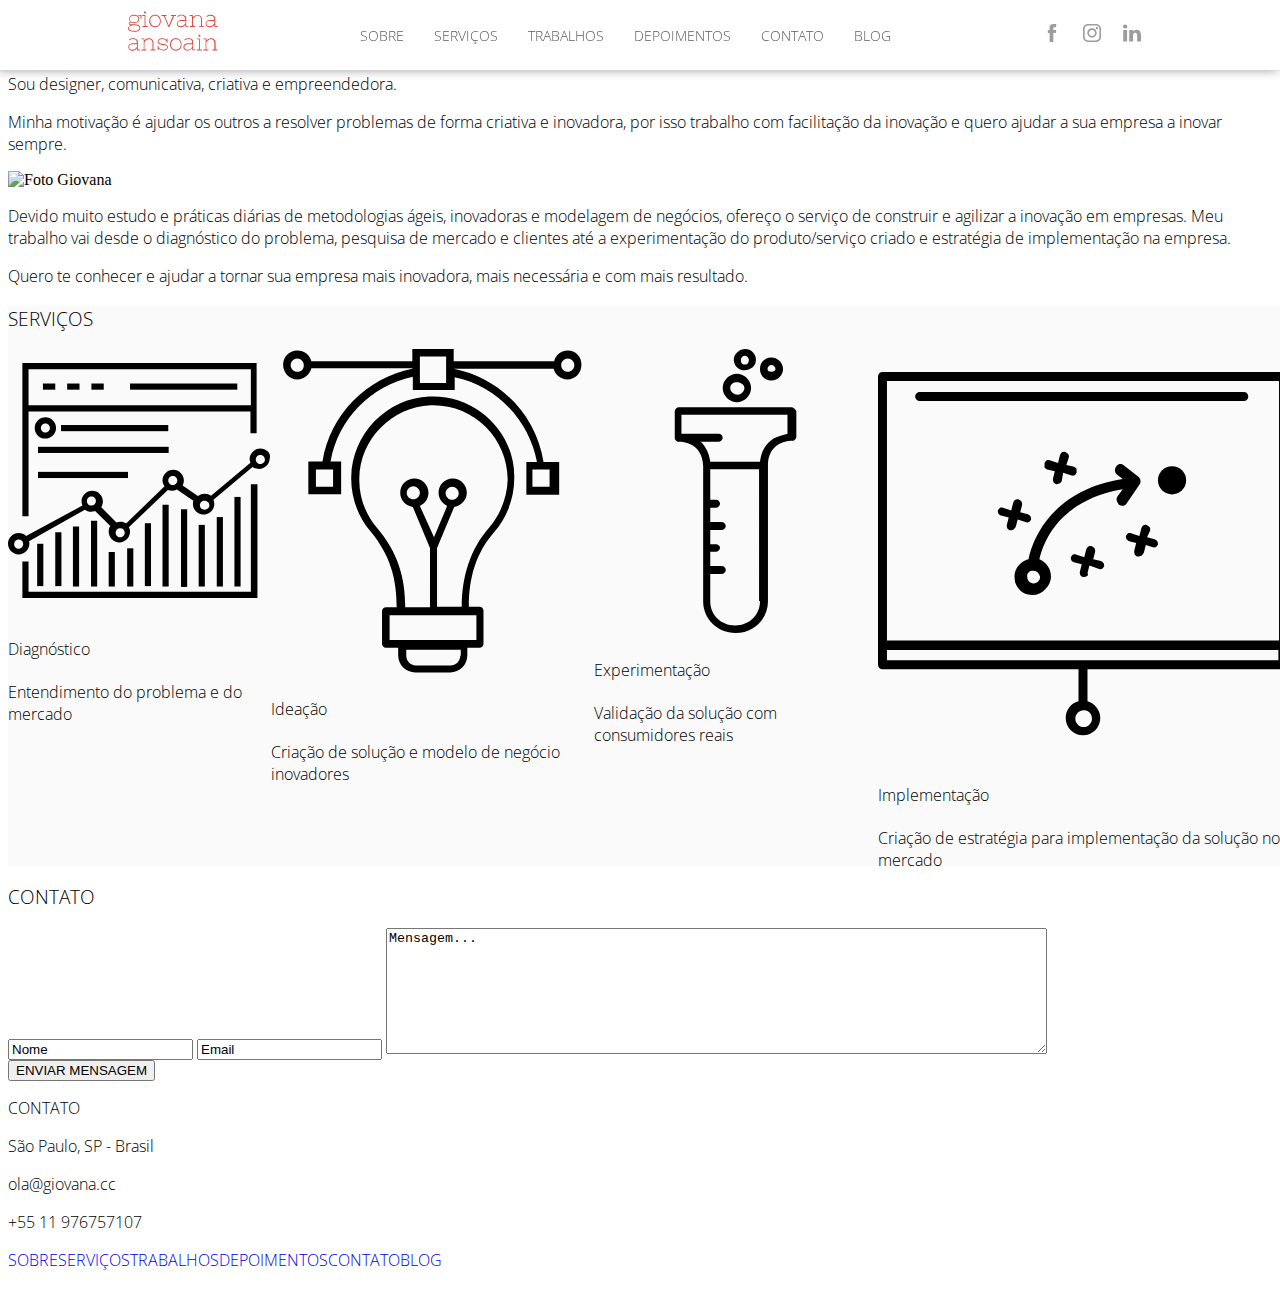
==== sobre.html @ ff5a795f "Commit inicial" ====
<!DOCTYPE html>
<html>
  <head>
    <meta charset="utf-8">
    <title>Giovana Ansoain - Home</title>
    <link rel="stylesheet" href="style/css/style.css">
    <link href="https://fonts.googleapis.com/css?family=Open+Sans" rel="stylesheet">
  </head>
  <body>

    <header>
      <div class="container flex inline justify-sb align-center">
        <h1 id="logo">
          <a href="index.html">
            <img src="img/icon/logo-regular.svg" alt="Giovana Ansoain">
          </a>
        </h1>

        <nav id="menu" class="flex inline">
          <a href="sobre.html">SOBRE</a>
          <a href="#">SERVIÇOS</a>
          <a href="#">TRABALHOS</a>
          <a href="#">DEPOIMENTOS</a>
          <a href="#">CONTATO</a>
          <a href="#">BLOG</a>
        </nav>

        <nav id="social-media" class="flex inline">
          <a href="#">
            <svg version="1.1" id="Layer_1" xmlns="http://www.w3.org/2000/svg" xmlns:xlink="http://www.w3.org/1999/xlink" x="0px" y="0px"
            	 viewBox="0 0 64 64" style="enable-background:new 0 0 64 64;" xml:space="preserve">
              <style type="text/css">
              	.st0{fill:#9D9D9D;}
              </style>
              <g>
              	<path class="st0" d="M23.5,12.4v8.8H17V32h6.5v32h13.3V32h8.9c0,0,0.8-5.2,1.2-10.8H36.8v-7.4c0-1.1,1.4-2.6,2.9-2.6h7.2V0h-9.8
              		C23.2,0,23.5,10.8,23.5,12.4L23.5,12.4z"/>
              </g>
            </svg>
          </a>
          <a href="#">
            <svg version="1.1" id="Layer_1" xmlns="http://www.w3.org/2000/svg" xmlns:xlink="http://www.w3.org/1999/xlink" x="0px" y="0px" viewBox="0 0 64 64" style="enable-background:new 0 0 64 64;" xml:space="preserve">
              <style type="text/css">
              	.st0{fill:#9D9D9D;}
              </style>
              <g>
              	<path class="st0" d="M46.3,0H17.7C7.9,0,0,7.9,0,17.7v28.7C0,56.1,7.9,64,17.7,64h28.7C56.1,64,64,56.1,64,46.3V17.7
              		C64,7.9,56.1,0,46.3,0L46.3,0z M58.3,46.3c0,6.6-5.4,12-12,12H17.7c-6.6,0-12-5.4-12-12V17.7c0-6.6,5.4-12,12-12h28.7
              		c6.6,0,12,5.4,12,12v28.6H58.3z"/>
              	<path class="st0" d="M32,15.5c-9.1,0-16.5,7.4-16.5,16.5S22.9,48.5,32,48.5S48.5,41.1,48.5,32S41.1,15.5,32,15.5L32,15.5z M32,42.8
              		c-6,0-10.8-4.8-10.8-10.8S26.1,21.2,32,21.2S42.8,26,42.8,32S38,42.8,32,42.8L32,42.8z"/>
              	<path class="st0" d="M49.2,10.7c-1.1,0-2.2,0.4-2.9,1.2c-0.8,0.8-1.2,1.8-1.2,2.9s0.4,2.2,1.2,2.9c0.8,0.8,1.8,1.2,2.9,1.2
              		c1.1,0,2.2-0.4,2.9-1.2c0.8-0.8,1.2-1.9,1.2-2.9c0-1.1-0.4-2.2-1.2-2.9C51.4,11.1,50.3,10.7,49.2,10.7L49.2,10.7z"/>
              </g>
          </svg>
          </a>
          <a href="#">
            <svg version="1.1" id="Layer_1" xmlns="http://www.w3.org/2000/svg" xmlns:xlink="http://www.w3.org/1999/xlink" x="0px" y="0px" viewBox="0 0 64 64" style="enable-background:new 0 0 64 64;" xml:space="preserve">
              <style type="text/css">
              	.st0{fill:#9D9D9D;}
              </style>
              <g>
              	<path class="st0" d="M64,38.9v23.7H50.3V40.5c0-5.5-2-9.3-6.9-9.3c-3.8,0-6,2.5-7,5c-0.4,0.9-0.5,2.1-0.5,3.3v23H22.1
              		c0,0,0.2-37.4,0-41.3h13.7V27l-0.1,0.1h0.1V27c1.8-2.8,5.1-6.8,12.4-6.8C57.2,20.3,64,26.2,64,38.9L64,38.9z M7.8,1.4
              		C3.1,1.4,0,4.5,0,8.6c0,4,3,7.1,7.6,7.1h0.1c4.8,0,7.8-3.2,7.8-7.1C15.3,4.5,12.5,1.4,7.8,1.4L7.8,1.4z M0.8,62.6h13.7V21.3H0.8
              		V62.6z"/>
              </g>
            </svg>
          </a>
        </nav>

        <button type="button" id="btn-menu-mobile" class="off">
          <img src="img/icon/menu.svg" alt="Abrir menu" id="open-menu">
          <img src="img/icon/close.svg" alt="Fechar menu" id="close-menu">
        </button>
      </div>
    </header>

    <div class="info">
      <h2>Giovana, prazer!</h2>
      <p>Sou designer, comunicativa, criativa e empreendedora.</p>
      <p>Minha motivação é ajudar os outros a resolver problemas de forma criativa e inovadora, por isso trabalho com <span>facilitação da inovação</span> e quero ajudar a sua empresa a inovar sempre.</p>
      <img src="img/giovana.png" alt="Foto Giovana">
      <p>Devido muito estudo e práticas diárias de metodologias ágeis, inovadoras e modelagem de negócios, ofereço o serviço de <span>construir e agilizar a inovação</span> em empresas. Meu trabalho vai desde o diagnóstico do problema, pesquisa de mercado e clientes até a experimentação do produto/serviço criado e estratégia de implementação na empresa.</p>
      <p>Quero te conhecer e ajudar a tornar sua empresa <span>mais inovadora</span>, <span>mais necessária</span> e com <span>mais resultado</span>.</p>
    </div>

    <div id="servicos" class="bg-cinza">
      <h3>SERVIÇOS</h3>
      <div class="flex inline">
        <div class="servico">
          <img src="img/icon/diagnostico.svg" alt="Diagnóstico">
          <h4>Diagnóstico</h4>
          <p>Entendimento do problema e do mercado</p>
        </div>

        <div class="servico">
          <img src="img/icon/ideacao.svg" alt="Ideação">
          <h4>Ideação</h4>
          <p>Criação de solução e modelo de negócio inovadores</p>
        </div>

        <div class="servico">
          <img src="img/icon/experimentacao.svg" alt="Experimentação">
          <h4>Experimentação</h4>
          <p>Validação da solução com consumidores reais</p>
        </div>

        <div class="servico">
          <img src="img/icon/implementacao.svg" alt="Implementação">
          <h4>Implementação</h4>
          <p>Criação de estratégia para implementação da solução no mercado</p>
        </div>
      </div>
    </div>

    <div id="contato">
      <h3>CONTATO</h3>

      <form class="" action="index.html" method="post">
        <input type="text" name="nome" value="Nome">
        <input type="email" name="email" value="Email">
        <textarea name="mensagem" rows="8" cols="80">Mensagem...</textarea>
      </form>

      <button type="button" name="enviar-msg">ENVIAR MENSAGEM</button>
    </div>

    <footer>
      <div class="contato">
        <p>CONTATO</p>
        <p>São Paulo, SP - Brasil</p>
        <p>ola@giovana.cc</p>
        <p>+55 11 976757107</p>
      </div>

      <nav id="menu" class="flex inline">
        <a href="#">SOBRE</a>
        <a href="#">SERVIÇOS</a>
        <a href="#">TRABALHOS</a>
        <a href="#">DEPOIMENTOS</a>
        <a href="#">CONTATO</a>
        <a href="#">BLOG</a>
      </nav>

      <nav id="social-media" class="flex inline">
        <a href="#">
          <img src="img/icon/facebook.svg" alt="Facebook">
        </a>
        <a href="#">
          <img src="img/icon/instagram.svg" alt="Instagram">
        </a>
        <a href="#">
          <img src="img/icon/linkedin.svg" alt="Linkedin">
        </a>
      </nav>
    </footer>

  </body>
</html>
---- style/css/style.css ----
.container {
  width: 1024px;
  margin: 0 auto; }

.flex {
  display: -webkit-box;
  display: -webkit-flex;
  display: -ms-flexbox;
  display: flex; }

.inline {
  -webkit-box-orient: horizontal;
  -webkit-box-direction: normal;
  -webkit-flex-direction: row;
  -ms-flex-direction: row;
  flex-direction: row; }

.justify-sb {
  -webkit-box-pack: justify;
  -webkit-justify-content: space-between;
  -ms-flex-pack: justify;
  justify-content: space-between; }

.justify-center {
  -webkit-box-pack: center;
  -webkit-justify-content: center;
  -ms-flex-pack: center;
  justify-content: center; }

.align-center {
  -webkit-box-align: center;
  -webkit-align-items: center;
  -ms-flex-align: center;
  align-items: center; }

a {
  text-decoration: none; }

h1, h2, h3, h4, a, p {
  font-family: 'Open Sans', sans-serif;
  font-weight: 300; }

.off {
  display: none; }

.btn-red {
  background-color: #DE473D;
  padding: 20px 40px;
  border: none;
  border-radius: 5px;
  color: white; }

.bg-cinza {
  background-color: #fafafa; }

.section-title {
  text-align: center;
  font-size: 1.75em;
  color: #1B1C1C;
  margin: 0; }

header {
  background-color: white;
  -webkit-box-shadow: -2px 0 10px 0px rgba(0, 0, 0, 0.4);
  box-shadow: -2px 0 10px 0px rgba(0, 0, 0, 0.4);
  position: fixed;
  left: 0;
  top: 0;
  width: 100vw;
  height: 70px;
  z-index: 9; }
  header .container {
    height: 70px; }
    header .container #logo {
      margin: 0; }
      header .container #logo img {
        height: 90px; }
    header .container #menu a {
      padding: 10px;
      margin: 0 5px;
      color: #5A5A5A;
      font-size: 0.875em; }
    header .container #menu a:hover {
      color: #DE473D; }
    header .container #social-media svg {
      height: 18px;
      padding: 7px;
      margin: 0px 4px; }
    header .container #social-media a:hover path {
      fill: #DE473D; }

#cover-home {
  height: 780px;
  width: 100vw; }
  #cover-home img {
    height: 720px;
    width: 100vw;
    -o-object-fit: cover;
    object-fit: cover;
    position: absolute;
    top: 70px;
    left: 0; }
  #cover-home .cover-info {
    position: relative;
    width: 440px; }
    #cover-home .cover-info h2 {
      font-size: 1.875em;
      color: #1B1C1C;
      width: 80%; }
    #cover-home .cover-info p {
      font-size: 1.125em;
      color: #5A5A5A;
      font-style: italic;
      line-height: 26px; }
    #cover-home .cover-info div {
      margin-top: 60px; }
      #cover-home .cover-info div a:hover {
        background-color: #de3528; }

#servicos {
  height: 560px;
  width: 100vw; }
  #servicos .container div {
    margin-top: 30px; }
    #servicos .container div .servico {
      width: 190px;
      -webkit-box-orient: vertical;
      -webkit-box-direction: normal;
      -webkit-flex-direction: column;
      -ms-flex-direction: column;
      flex-direction: column; }
      #servicos .container div .servico .img svg {
        height: 130px; }
      #servicos .container div .servico h4 {
        font-size: 1.25em;
        color: #1B1C1C;
        text-align: center;
        margin: 0;
        margin-top: 20px; }
      #servicos .container div .servico p {
        font-size: 1em;
        color: #5A5A5A;
        text-align: center; }

#portfolio .container {
  -webkit-flex-wrap: wrap;
  -ms-flex-wrap: wrap;
  flex-wrap: wrap; }
  #portfolio .container .coluna {
    width: 50%;
    margin-top: 50px; }
    #portfolio .container .coluna .title {
      width: 350px;
      margin-bottom: 50px; }
      #portfolio .container .coluna .title h3 {
        text-align: left; }
      #portfolio .container .coluna .title p {
        font-size: 1em;
        font-style: italic;
        color: #5A5A5A; }
    #portfolio .container .coluna .card {
      -webkit-box-orient: vertical;
      -webkit-box-direction: normal;
      -webkit-flex-direction: column;
      -ms-flex-direction: column;
      flex-direction: column;
      width: 485px;
      margin-bottom: 60px;
      background-color: white;
      -webkit-box-shadow: 0px 2px 3px 0px rgba(0, 0, 0, 0.26);
      box-shadow: 0px 2px 3px 0px rgba(0, 0, 0, 0.26); }
      #portfolio .container .coluna .card .img {
        width: 485px;
        height: 270px;
        -o-object-position: center;
        object-position: center;
        -o-object-fit: contain;
        object-fit: contain;
        contain: content;
        background-color: black; }
        #portfolio .container .coluna .card .img img {
          width: 485px; }
      #portfolio .container .coluna .card .chamada {
        width: 90%;
        margin: 25px 0; }
        #portfolio .container .coluna .card .chamada h4 {
          font-size: 1.25em;
          color: #5A5A5A;
          margin: 0 0 20px 0; }
        #portfolio .container .coluna .card .chamada p {
          font-size: 1em;
          color: #5A5A5A;
          line-height: 22px;
          margin: 0; }
  #portfolio .container .coluna-2 {
    margin-top: 110px; }
    #portfolio .container .coluna-2 .card {
      float: right; }
  #portfolio .container a:hover .card {
    -webkit-box-shadow: 0px 1px 3px 0px rgba(0, 0, 0, 0.26);
    box-shadow: 0px 1px 3px 0px rgba(0, 0, 0, 0.26); }
    #portfolio .container a:hover .card img {
      opacity: 0.7; }
    #portfolio .container a:hover .card .chamada {
      opacity: 0.7; }

#depoimentos .container {
  -webkit-box-orient: vertical;
  -webkit-box-direction: normal;
  -webkit-flex-direction: column;
  -ms-flex-direction: column;
  flex-direction: column;
  height: 640px; }
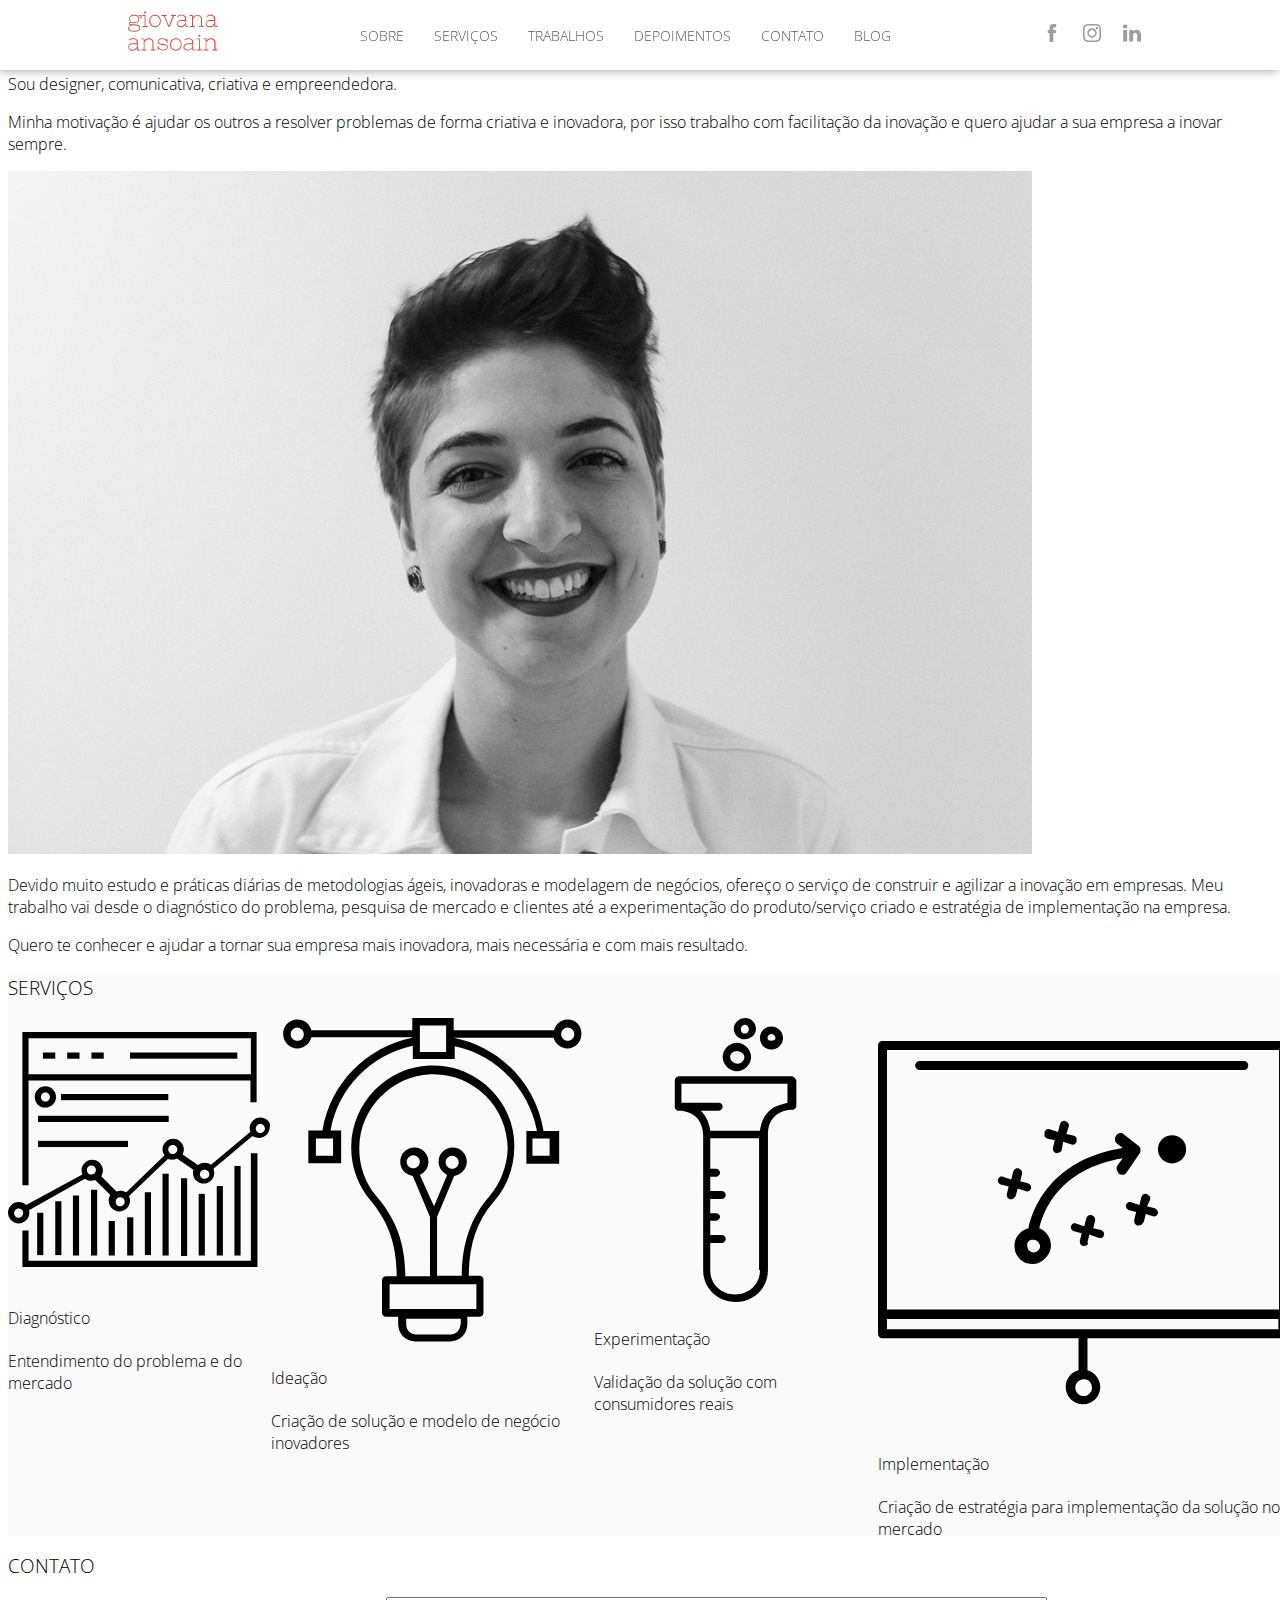
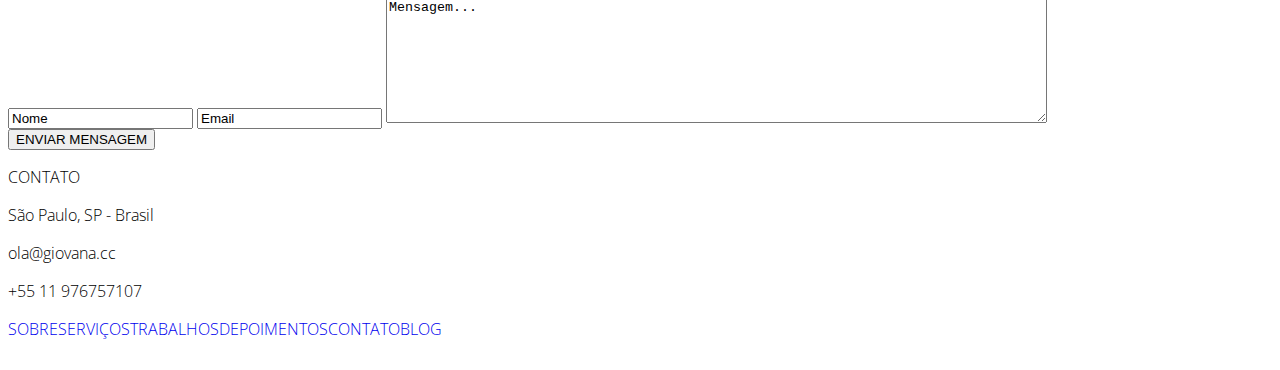
==== commit 2d38b236: "PNG to JPG photos" ====
--- a/sobre.html
+++ b/sobre.html
@@ -80,7 +80,7 @@
       <h2>Giovana, prazer!</h2>
       <p>Sou designer, comunicativa, criativa e empreendedora.</p>
       <p>Minha motivação é ajudar os outros a resolver problemas de forma criativa e inovadora, por isso trabalho com <span>facilitação da inovação</span> e quero ajudar a sua empresa a inovar sempre.</p>
-      <img src="img/giovana.png" alt="Foto Giovana">
+      <img src="img/giovana.jpg" alt="Foto Giovana">
       <p>Devido muito estudo e práticas diárias de metodologias ágeis, inovadoras e modelagem de negócios, ofereço o serviço de <span>construir e agilizar a inovação</span> em empresas. Meu trabalho vai desde o diagnóstico do problema, pesquisa de mercado e clientes até a experimentação do produto/serviço criado e estratégia de implementação na empresa.</p>
       <p>Quero te conhecer e ajudar a tornar sua empresa <span>mais inovadora</span>, <span>mais necessária</span> e com <span>mais resultado</span>.</p>
     </div>
